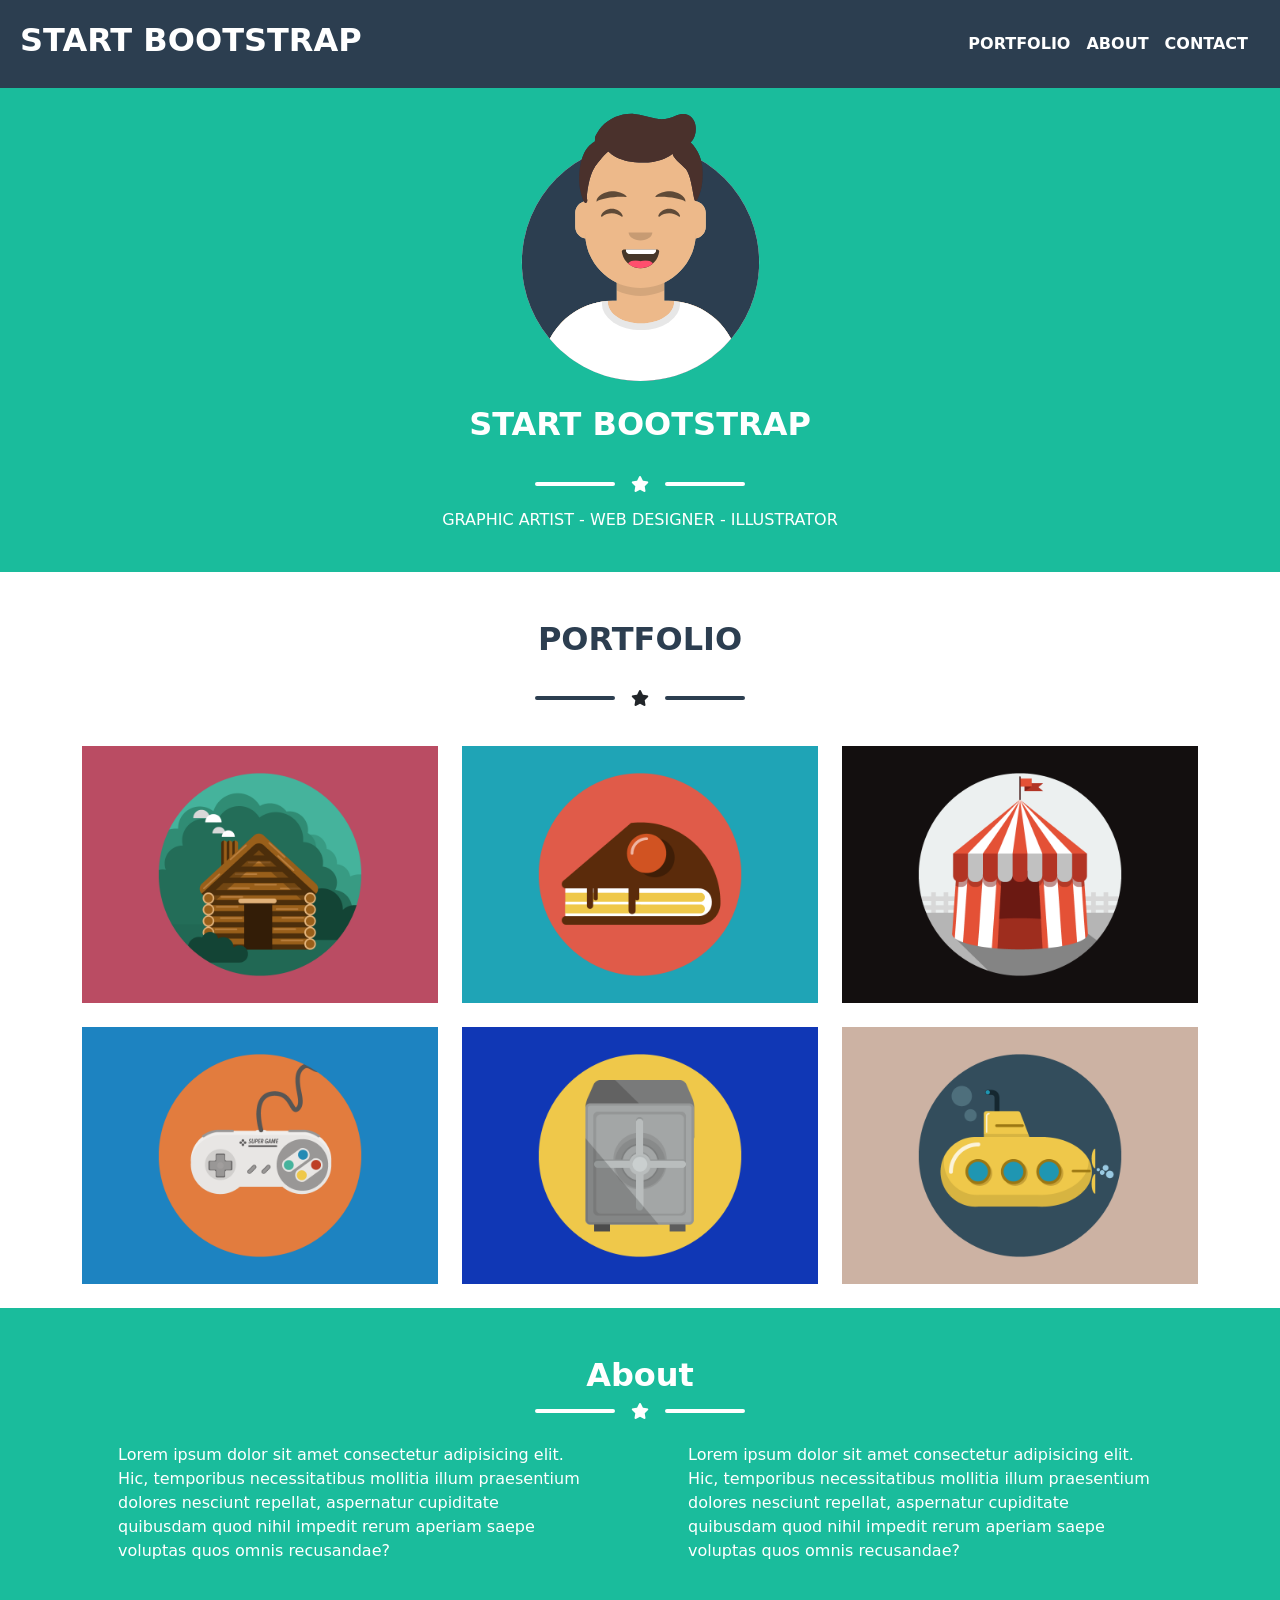
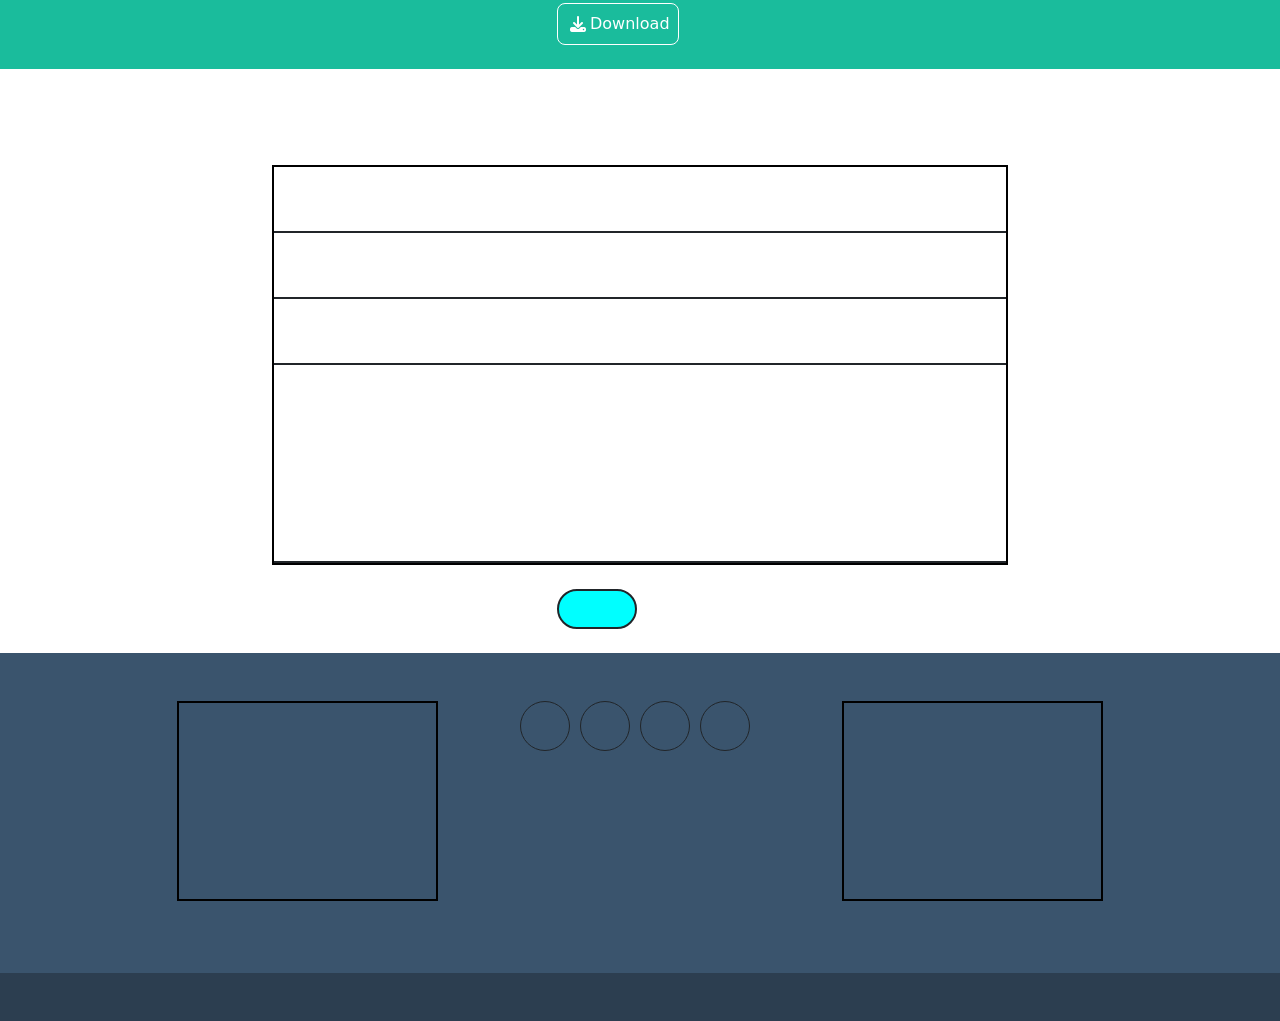
==== index.html @ 639408c2 "Aggiunta  Download button" ====
<!DOCTYPE html>
<html lang="en">
<head>
   <!-- Metadati -->

    <meta charset="UTF-8">
    <meta http-equiv="X-UA-Compatible" content="IE=edge">
    <meta name="viewport" content="width=device-width, initial-scale=1">
    <link rel="stylesheet" href="https://cdnjs.cloudflare.com/ajax/libs/font-awesome/6.2.0/css/all.min.css" integrity="sha512-xh6O/CkQoPOWDdYTDqeRdPCVd1SpvCA9XXcUnZS2FmJNp1coAFzvtCN9BmamE+4aHK8yyUHUSCcJHgXloTyT2A==" crossorigin="anonymous" referrerpolicy="no-referrer" />
    <link href="https://cdn.jsdelivr.net/npm/bootstrap@5.2.2/dist/css/bootstrap.min.css" rel="stylesheet" integrity="sha384-Zenh87qX5JnK2Jl0vWa8Ck2rdkQ2Bzep5IDxbcnCeuOxjzrPF/et3URy9Bv1WTRi" crossorigin="anonymous">
    <link rel="stylesheet" href="css/style.css">
    <title>Bootsrap Freelancer</title>

</head>
<body>

    <!-- Container Fluid -->

    <div class="container-fluid p-0">
        <header >
            <nav class="navbar py-3 navbar-expand-lg">
                <div class="container-fluid  d-flex">
                  <a class="navbar-brand text-white mx-2 "  href="#"><h2 class="fw-bold">
                    START BOOTSTRAP
                  </h2></a>
                  <button class="border border-white navbar-toggler text-white mx-2" type="button" data-bs-toggle="collapse" data-bs-target="#navbarSupportedContent" aria-controls="navbarSupportedContent" aria-expanded="false" aria-label="Toggle navigation">
                    <i class="fa-solid fa-bars text-white"></i>
                  </button>
                </div>
                <div class="collapse navbar-collapse" id="navbarSupportedContent">
                    <ul class="navbar-nav me-auto mb-2 mb-lg-0  mx-lg-4">
                      <li class="nav-item">
                        <a class="nav-link active text-white fw-bold text-center" aria-current="page" href="#">PORTFOLIO</a>
                      </li>
                      <li class="nav-item">
                        <a class="nav-link active text-white fw-bold text-center" aria-current="page" href="#">ABOUT</a>
                      </li>
                      <li class="nav-item">
                        <a class="nav-link active text-white fw-bold text-center" aria-current="page" href="#">CONTACT </a>
                      </li>
                     </ul>
                    
                  </div>
              </nav>
            
            <!--Jumbotron  -->

            <div class="hero py-3">
                <div class="container">
                    <div class="row justify-content-center mb-4">
                        <div class="col-6 col-md-5 col-lg-3">
                            <div class="logo_container">
                               <img src="img/avatar.svg" alt="Avatar">
                            </div>
                        </div>
                    </div>
                    <div class="row justify-content-center mb-4">
                        <div class="col-sm-8 col-lg-7">
                            <h2 class="fw-bold text-white text-center">
                                START BOOTSTRAP
                              </h2>
                        </div>
                    </div>
                    <div class="row justify-content-center mb-4">
                        <div class="col-sm-12 col-lg-5 ">
                            <div class=" d-flex justify-content-center align-items-center gap-3 mb-3">
                                <div class="line"></div>
                                <i class="fa-solid fa-star text-white"></i>
                                <div class="line"></div>
                            </div>
                            <div class="col-sm-12 col-md-12 col-lg-12 text-white text-center">
                                GRAPHIC ARTIST - WEB DESIGNER - ILLUSTRATOR
                            </div>
                        </div>
                     </div>
                  </div>
                </div>
            </div>
        </header>

        <!-- Parte Principale -->

        <main>
            <div class="container">
                <div class="row justify-content-center mt-5">
                    <div class="col-4">
                        <h2 class="fw-bold  text-center port_folio">
                            PORTFOLIO
                          </h2>
                    </div>
                </div>
                <div class="row justify-content-center mt-4">
                    <div class="col-6">
                        <div class=" d-flex justify-content-center align-items-center gap-3 mb-3">
                            <div class="line line_portfolio"></div>
                            <i class="fa-solid fa-star "></i>
                            <div class="line line_portfolio"></div>
                        </div>
                    </div>
                </div>
                <div class="justify-content-center mt-4 row row-cols-1 row-cols-md-2 row-cols-lg-3">
                    <div class="col mb-4">
                        <img class="img-fluid" src="img/cabin.png" alt="">
                    </div>
                    <div class="col mb-4">
                        <img class="img-fluid" src="img/cake.png" alt="">
                    </div>
                    <div class="col mb-4">
                        <img class="img-fluid" src="img/circus.png" alt="">
                    </div>
                    <div class="col mb-4">
                        <img class="img-fluid" src="img/game.png" alt="">
                    </div>
                    <div class="col mb-4">
                        <img class="img-fluid" src="img/safe.png" alt="">
                    </div>
                    <div class="col mb-4">
                        <img class="img-fluid" src="img/submarine.png" alt="">
                    </div>
                </div>
            </div>
    
            <!-- Parte About -->

            <div class="about_container">
                <div class="container">
                    <div class="row justify-content-center mt-5">
                        <div class="col-sm-4 text-center">
                            <h2 class="text-white fw-bold">
                                About
                            </h2>
                        </div>
                    </div>   
                    <div class=" d-flex justify-content-center align-items-center gap-3 mb-3">
                        <div class="line"></div>
                        <i class="fa-solid fa-star text-white"></i>
                        <div class="line"></div>
                    </div> 
                    <div class="row justify-content-center mt-4">
                        <div class="col-sm-11 col-md-6 text-white px-5">
                           <p> Lorem ipsum dolor sit amet consectetur adipisicing elit. Hic, temporibus necessitatibus mollitia illum praesentium dolores nesciunt repellat, aspernatur cupiditate quibusdam quod nihil impedit rerum aperiam saepe voluptas quos omnis recusandae?
                           </p>
                        </div>
                        <div class="col-sm-11 col-md-6 text-white px-5">
                            <p> Lorem ipsum dolor sit amet consectetur adipisicing elit. Hic, temporibus necessitatibus mollitia illum praesentium dolores nesciunt repellat, aspernatur cupiditate quibusdam quod nihil impedit rerum aperiam saepe voluptas quos omnis recusandae?
                            </p>
                         </div>
                    </div>
               
                    <div class="row justify-content-center my-4">
                        <div class="col-sm-4 col-md-2">
                           <button class=" border border-white  rounded-3 p-2 align-items-center  d-flex text-white bg-transparent">
                            <i class=" px-1 fa-solid fa-download"></i>  Download
                           </button>
                        </div>
                    </div>                 
                </div>
            </div>
    
            <!-- Parte Contatti -->

            <div class="container">
                <div class="row justify-content-center mt-5">
                    <div class="col-6">
                        <div class="block"> </div>
                    </div>
                </div>   
                <div class="row justify-content-center mt-4">
                    <div class="col-4">
                        <div class="block"> </div>
                    </div>
                </div>   
                <div class="row justify-content-center my-4">
                    <div class="col-8">
                        <div class="block_xl">
                            <div class="form"></div>
                            <div class="form"></div>
                            <div class="form"></div>
                            <div class="form_xl"></div>
                         </div>
                    </div>
                </div>   
                <div class="row justify-content-center my-4">
                    <div class="col-8 offset-6">
                        <div class="button rounded-5 ">
                         </div>
                    </div>
                </div>  
            </div>
        </main>
    </div>

    <!-- Footer -->

    <footer>
        <div class="foot_container">
            <div class="container">
                <div class="row row-cols-1 row-cols-md-3 py-5 justify-content-center">
                    <div class="col col-md-3 mb-4">
                        <div class="block_md"></div>
                    </div>
                    <div class="col mb-4">
                        <div class="block"></div>
                        <div class="icone_container">
                            <div class="icone"></div>
                            <div class="icone"></div>
                            <div class="icone"></div>
                            <div class="icone"></div>
                        </div>
                    </div>
                    <div class="col col-md-3 mb-4">
                        <div class="block_md"></div>
                    </div>
                </div>              
            </div>
        </div>

        <div class="copy">
            <div class="container">
                <div class="row justify-content-center py-4">
                    <div class="col-6">
                        <div class="block">
                         </div>
                    </div>
            </div>
        </div>
    </footer>

    <!-- js Bootsrap -->

    <script src="https://cdn.jsdelivr.net/npm/@popperjs/core@2.11.6/dist/umd/popper.min.js" integrity="sha384-oBqDVmMz9ATKxIep9tiCxS/Z9fNfEXiDAYTujMAeBAsjFuCZSmKbSSUnQlmh/jp3" crossorigin="anonymous"></script>
    <script src="https://cdn.jsdelivr.net/npm/bootstrap@5.2.2/dist/js/bootstrap.min.js" integrity="sha384-IDwe1+LCz02ROU9k972gdyvl+AESN10+x7tBKgc9I5HFtuNz0wWnPclzo6p9vxnk" crossorigin="anonymous"></script>
    </body>
</html>
---- css/style.css ----
nav{
    background-color: #2c3e50;
        
   
    
}

.navbar-toggler:focus {
   
    box-shadow: 0 0 0;
  }

.hero {
    display: flex;
    align-items: center;
    background-color: #1abc9c;
    /* debug */
    /* height: 500px; */
}

.line {
    width: 80px;
    height: 0;
    border: 2px solid #fff;
    border-radius: 4px;
}

.line_portfolio{
    border: 2px solid #2c3e50;
}


.star {
    color: #2c3e50;
}

.port_folio , .star{
    color: #2c3e50;
}



/* debug */


.


/* Debug */
.block{

    border: 2px solid black;
    height: 40px;

}


.block_md {

    border: 2px solid black;
    height: 200px; 

}

.block_xl {

    border: 2px solid black;
    height: 400px; 

}

.form{
    border-bottom: 2px solid;
    height: calc((100% / 6) * 1);

}

.form_xl{
    border-bottom: 2px solid;
    height: calc((100% / 6) * 3);

}

.about_container{
    display: flex;
    background-color: #1abc9c;
}

.button {
    width: 80px;
    height: 40px;
    background-color: aqua;
    border: 2px solid;
   
}
.foot_container {

    background-color: #3a546d;

}

.icone {

border: 1px solid;
border-radius: 100%;
min-height: 50px;
min-width: 50px;
margin-right: 10px;
}

.icone_container {
display: flex;
justify-content: center;

}

.copy {
background-color: #2c3e50;

}
/* debug */


.logo {

height: 250px;
width: 250px;
border: 2px solid ;
border-radius: 100%;

}
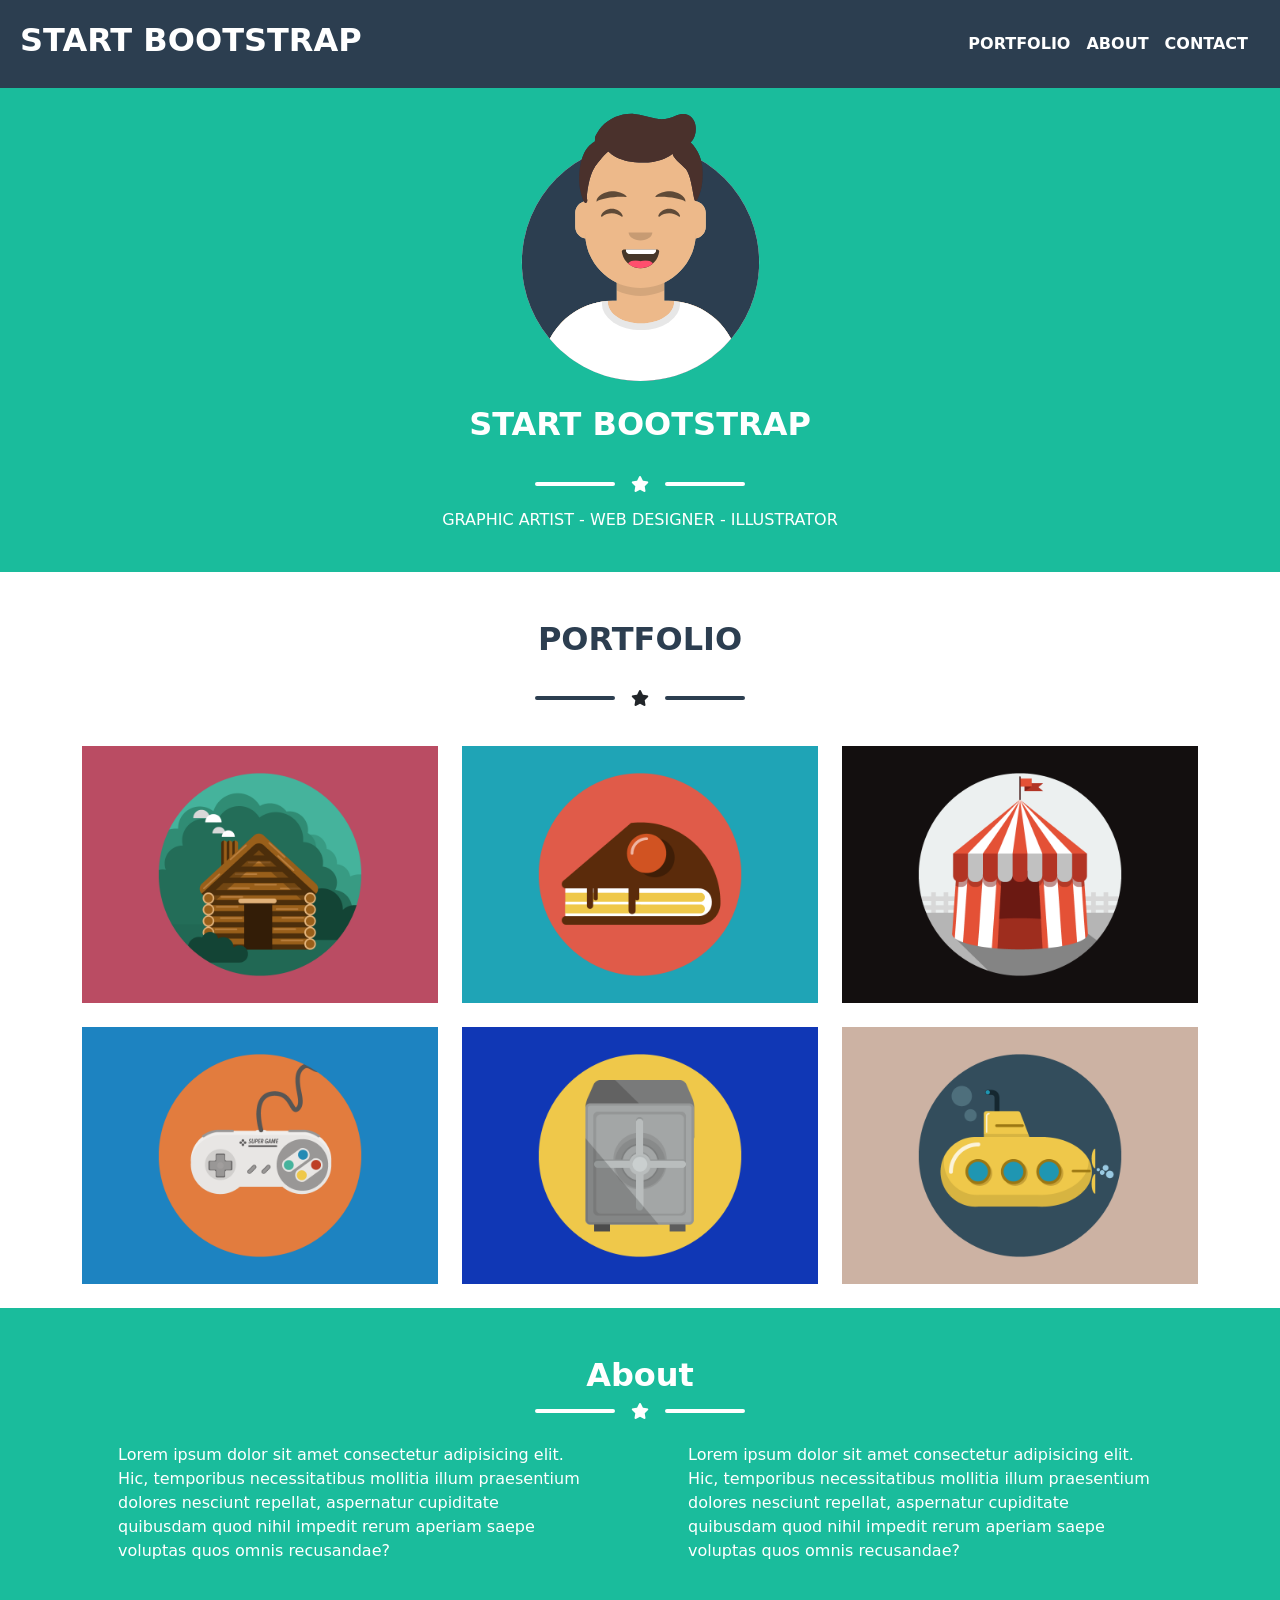
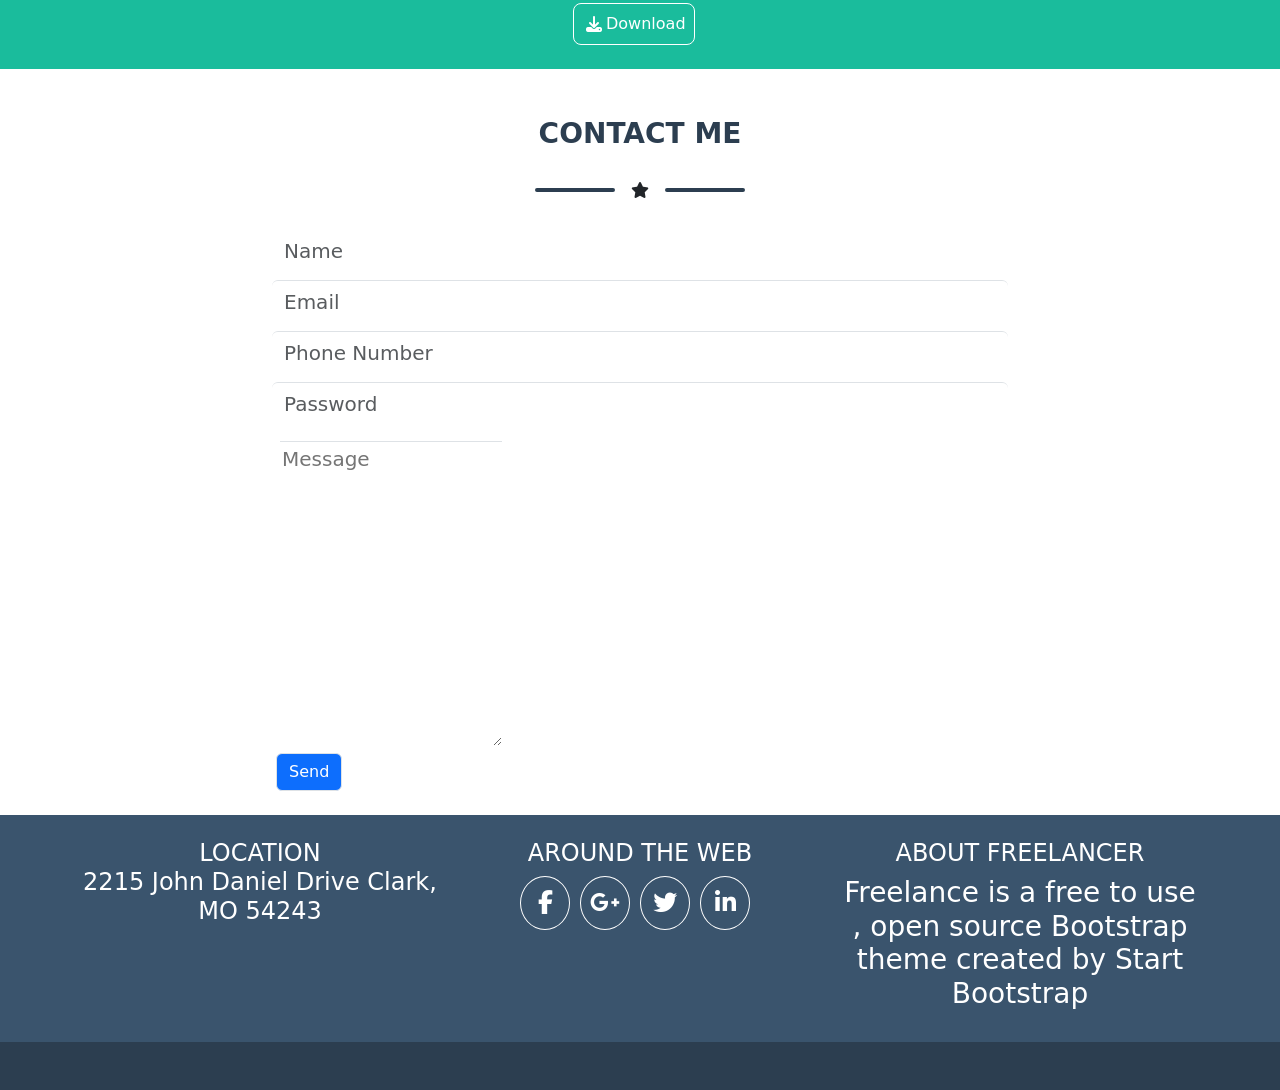
==== commit ea380761: "Completamento footer" ====
--- a/index.html
+++ b/index.html
@@ -148,8 +148,8 @@
                     </div>
                
                     <div class="row justify-content-center my-4">
-                        <div class="col-sm-4 col-md-2">
-                           <button class=" border border-white  rounded-3 p-2 align-items-center  d-flex text-white bg-transparent">
+                        <div class=" col-5 col-md-3 col-lg-2  ">
+                           <button class=" mx-3 border border-white  rounded-3 p-2 align-items-center  d-flex text-white bg-transparent">
                             <i class=" px-1 fa-solid fa-download"></i>  Download
                            </button>
                         </div>
@@ -161,31 +161,41 @@
 
             <div class="container">
                 <div class="row justify-content-center mt-5">
-                    <div class="col-6">
-                        <div class="block"> </div>
-                    </div>
+                    <div>
+                        <h3 class="port_folio text-center fw-bold">
+                            CONTACT ME
+                        </h3>
+                    </div>
+                    
                 </div>   
                 <div class="row justify-content-center mt-4">
                     <div class="col-4">
                         <div class="block"> </div>
                     </div>
-                </div>   
+                </div>  
+                <div class=" d-flex justify-content-center align-items-center gap-3 mb-3">
+                    <div class="line line_portfolio"></div>
+                    <i class="fa-solid fa-star "></i>
+                    <div class="line line_portfolio"></div>
+                </div> 
                 <div class="row justify-content-center my-4">
                     <div class="col-8">
-                        <div class="block_xl">
-                            <div class="form"></div>
-                            <div class="form"></div>
-                            <div class="form"></div>
-                            <div class="form_xl"></div>
-                         </div>
+                        <form>
+                            <div class="mb-3">
+                                <input type="text" placeholder="Name" class="fs-5 form-control my-2 border-0" >
+                              <input type="email" placeholder="Email" class=" fs-5 form-control border border-bottom-0 border-end-0 border-start-0" id="exampleInputEmail1" aria-describedby="emailHelp">
+                              <input type="text" placeholder="Phone Number" class="fs-5 form-control my-2 border border-bottom-0 border-end-0 border-start-0" >
+                              <input type="password" placeholder="Password" class="fs-5 form-control border border-bottom-0 border-end-0 border-start-0" id="exampleInputPassword1">
+                            </div>
+                           <textarea name="Message"  placeholder="Message" id="" cols="20" rows="10" class=" mx-2 fs-5 border border-bottom-0 border-end-0 border-start-0"></textarea>
+                            <div >
+                                <button type="submit" id="se_nd" class=" border btn btn-primary mx-1">Send</button>
+                            </div>
+                            
+                          </form>
                     </div>
                 </div>   
-                <div class="row justify-content-center my-4">
-                    <div class="col-8 offset-6">
-                        <div class="button rounded-5 ">
-                         </div>
-                    </div>
-                </div>  
+               
             </div>
         </main>
     </div>
@@ -195,21 +205,34 @@
     <footer>
         <div class="foot_container">
             <div class="container">
-                <div class="row row-cols-1 row-cols-md-3 py-5 justify-content-center">
-                    <div class="col col-md-3 mb-4">
-                        <div class="block_md"></div>
-                    </div>
-                    <div class="col mb-4">
-                        <div class="block"></div>
+                <div class="row  row-cols-md-12 py-3 justify-content-center">
+                    <div class="col col-md-4 col-lg-4 py-2 ">
+                        <h4 class="text-white text-center">
+                            LOCATION <br>
+                            2215 John Daniel Drive Clark, MO 54243
+                        </h4>
+                    </div>
+                    
+                    <div class="col col-md-4 py-2 col-lg-4 ">
+                        
+                        <h4 class="text-white text-center">
+                           AROUND THE WEB
+                        </h4>
                         <div class="icone_container">
-                            <div class="icone"></div>
-                            <div class="icone"></div>
-                            <div class="icone"></div>
-                            <div class="icone"></div>
-                        </div>
-                    </div>
-                    <div class="col col-md-3 mb-4">
-                        <div class="block_md"></div>
+                            <div class="icone text-center text-white py-2 fs-4"><i class="fa-brands fa-facebook-f"></i></div>
+                            <div class="icone text-center text-white py-2 fs-4"><i class="fa-brands fa-google-plus-g"></i></div>
+                            <div class="icone text-center text-white py-2 fs-4"><i class="fa-brands fa-twitter"></i></div>
+                            <div class="icone text-center text-white py-2 fs-4"><i class="fa-brands fa-linkedin-in"></i></div>
+                        </div>
+                    </div>
+                    <div class="col col-md-4 py-2 col-lg-4 ">
+                        <h4 class="text-white text-center">
+                            ABOUT FREELANCER
+                         </h4>
+                         <h3 class="text-white text-center">
+                           Freelance is a free to use , open source Bootstrap <br>
+                           theme created by <span id="star_t">Start Bootstrap</span>
+                         </h3>
                     </div>
                 </div>              
             </div>
--- a/css/style.css
+++ b/css/style.css
@@ -129,3 +129,4 @@
 border-radius: 100%;
 
 }
+
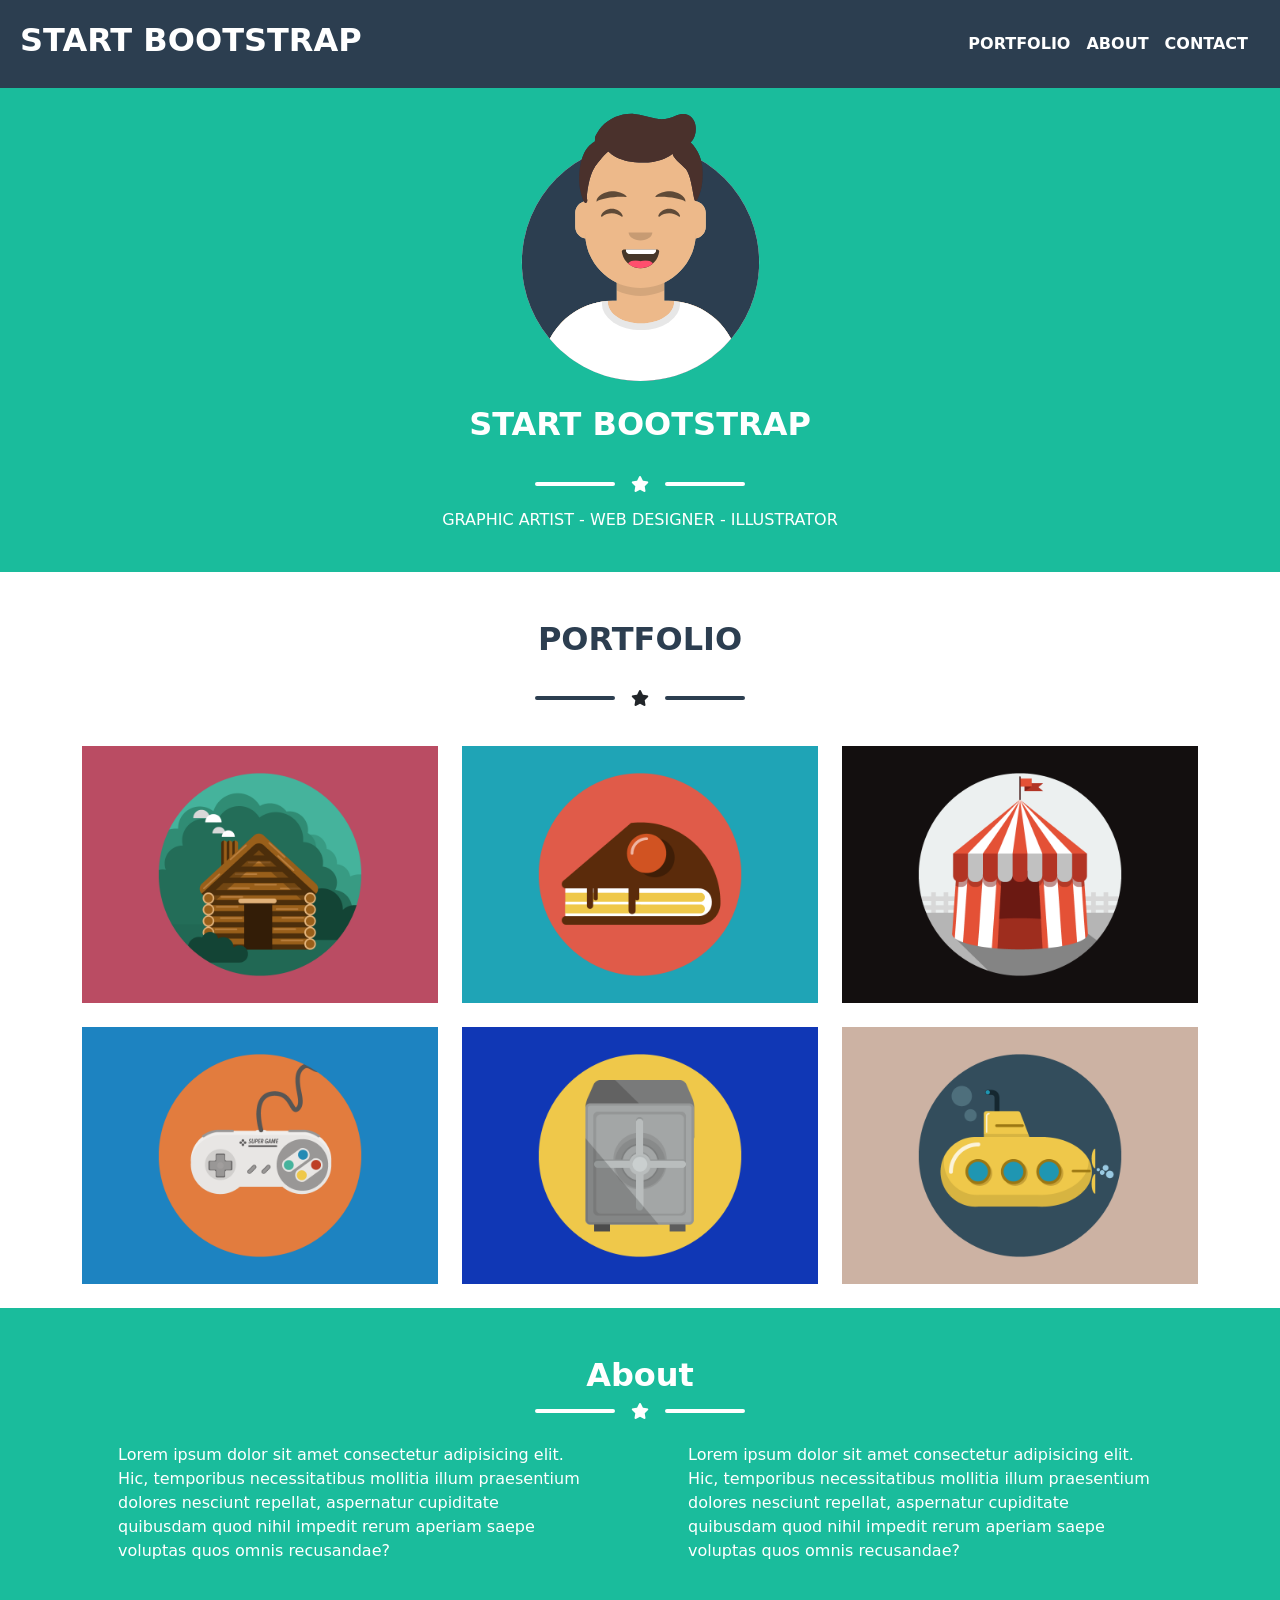
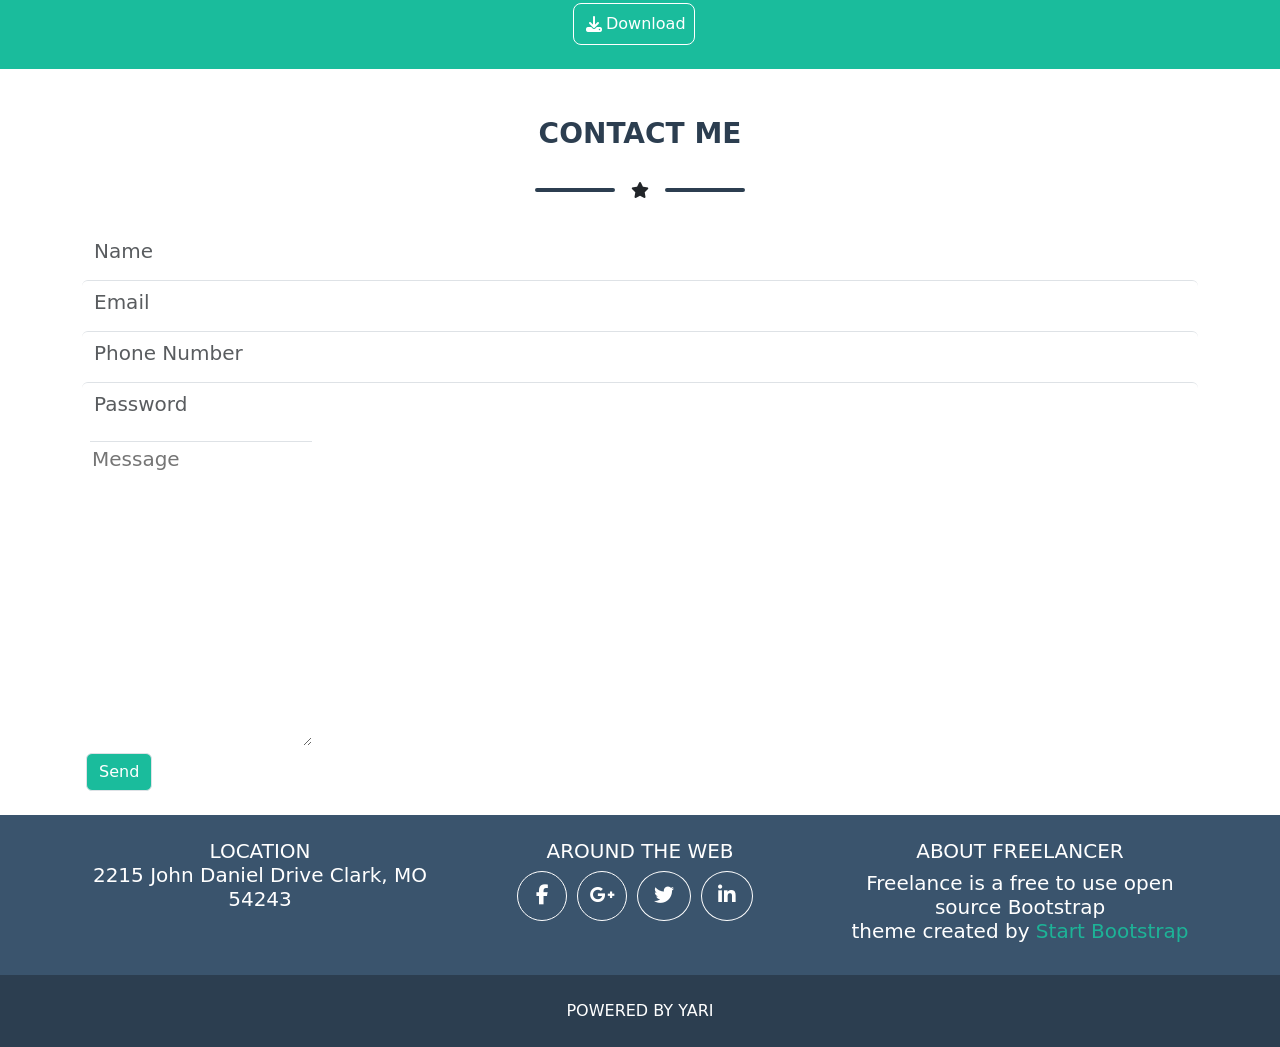
==== commit e2873ccc: "modifica footer" ====
--- a/index.html
+++ b/index.html
@@ -179,7 +179,7 @@
                     <div class="line line_portfolio"></div>
                 </div> 
                 <div class="row justify-content-center my-4">
-                    <div class="col-8">
+                    <div class="col-12 col-lg-12">
                         <form>
                             <div class="mb-3">
                                 <input type="text" placeholder="Name" class="fs-5 form-control my-2 border-0" >
@@ -205,34 +205,34 @@
     <footer>
         <div class="foot_container">
             <div class="container">
-                <div class="row  row-cols-md-12 py-3 justify-content-center">
-                    <div class="col col-md-4 col-lg-4 py-2 ">
-                        <h4 class="text-white text-center">
+                <div class="row  py-3 justify-content-center">
+                    <div class="col  py-2 ">
+                        <h5 class="text-white text-center">
                             LOCATION <br>
                             2215 John Daniel Drive Clark, MO 54243
-                        </h4>
+                        </h5>
                     </div>
                     
-                    <div class="col col-md-4 py-2 col-lg-4 ">
+                    <div class="col  py-2">
                         
-                        <h4 class="text-white text-center">
+                        <h5 class="text-white text-center">
                            AROUND THE WEB
-                        </h4>
+                        </h5>
                         <div class="icone_container">
-                            <div class="icone text-center text-white py-2 fs-4"><i class="fa-brands fa-facebook-f"></i></div>
-                            <div class="icone text-center text-white py-2 fs-4"><i class="fa-brands fa-google-plus-g"></i></div>
-                            <div class="icone text-center text-white py-2 fs-4"><i class="fa-brands fa-twitter"></i></div>
-                            <div class="icone text-center text-white py-2 fs-4"><i class="fa-brands fa-linkedin-in"></i></div>
-                        </div>
-                    </div>
-                    <div class="col col-md-4 py-2 col-lg-4 ">
-                        <h4 class="text-white text-center">
+                            <div class="  icone border border-white  text-center text-white px-3  py-2 fs-5"><i class="fa-brands fa-facebook-f"></i></div>
+                            <div class=" icone border border-white  text-center text-white px-2 py-2 fs-5"><i class="fa-brands fa-google-plus-g"></i></div>
+                            <div class="icone  border border-white  text-center text-white px-3 py-2 fs-5"><i class="fa-brands fa-twitter"></i></div>
+                            <div class="icone  border border-white  text-center text-white px-3 py-2 fs-5"><i class="fa-brands fa-linkedin-in"></i></div>
+                        </div>
+                    </div>
+                    <div class="col py-2">
+                        <h5 class="text-white text-center">
                             ABOUT FREELANCER
-                         </h4>
-                         <h3 class="text-white text-center">
-                           Freelance is a free to use , open source Bootstrap <br>
+                         </h5>
+                         <h5 class="text-white text-center">
+                           Freelance is a free to use open source Bootstrap <br>
                            theme created by <span id="star_t">Start Bootstrap</span>
-                         </h3>
+                         </h5>
                     </div>
                 </div>              
             </div>
@@ -241,8 +241,8 @@
         <div class="copy">
             <div class="container">
                 <div class="row justify-content-center py-4">
-                    <div class="col-6">
-                        <div class="block">
+                    <div class="col-6 text-white text-center">
+                        POWERED BY YARI
                          </div>
                     </div>
             </div>
--- a/css/style.css
+++ b/css/style.css
@@ -40,45 +40,8 @@
 
 
 
-/* debug */
-
-
-.
-
-
-/* Debug */
-.block{
-
-    border: 2px solid black;
-    height: 40px;
-
-}
-
-
-.block_md {
-
-    border: 2px solid black;
-    height: 200px; 
-
-}
-
-.block_xl {
-
-    border: 2px solid black;
-    height: 400px; 
-
-}
-
-.form{
-    border-bottom: 2px solid;
-    height: calc((100% / 6) * 1);
-
-}
-
-.form_xl{
-    border-bottom: 2px solid;
-    height: calc((100% / 6) * 3);
-
+#se_nd{
+    background-color: #1abc9c;
 }
 
 .about_container{
@@ -118,15 +81,9 @@
 background-color: #2c3e50;
 
 }
-/* debug */
 
 
-.logo {
-
-height: 250px;
-width: 250px;
-border: 2px solid ;
-border-radius: 100%;
-
+#star_t{
+    color: #1db397;
 }
 
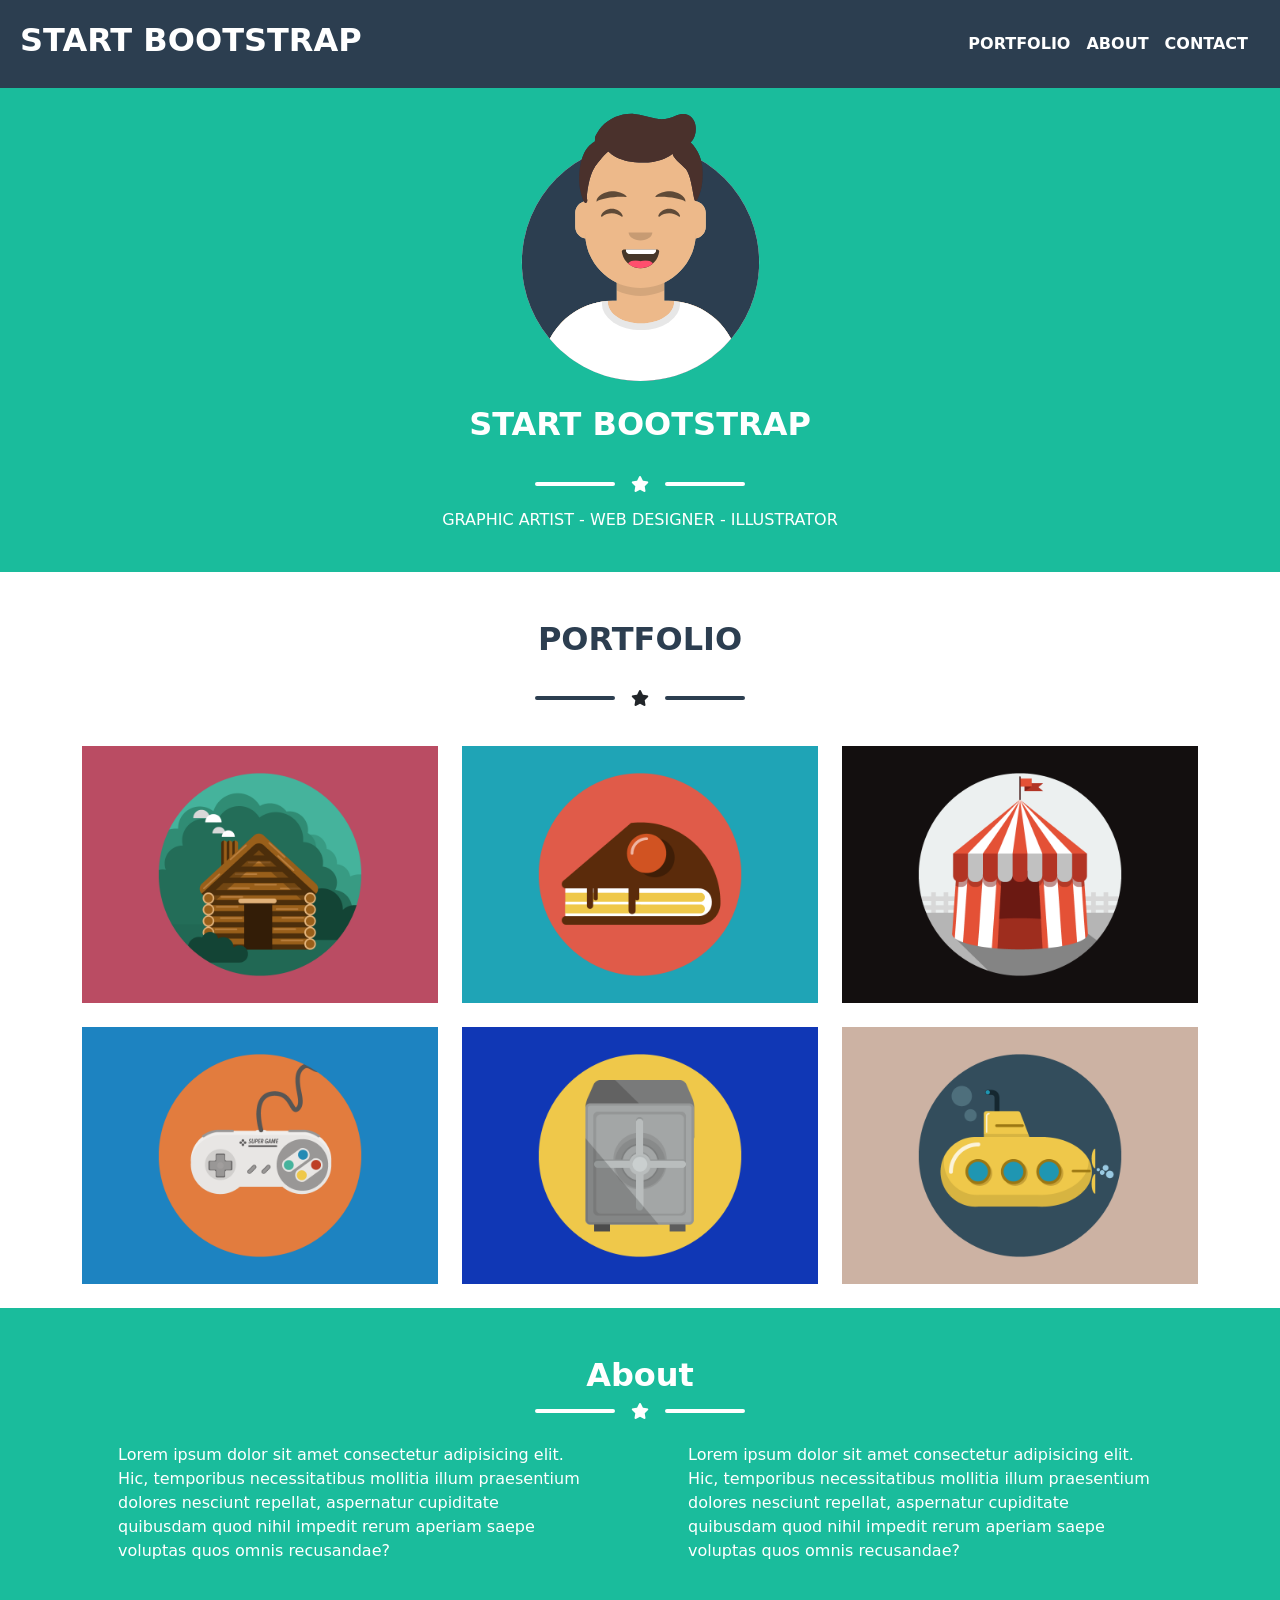
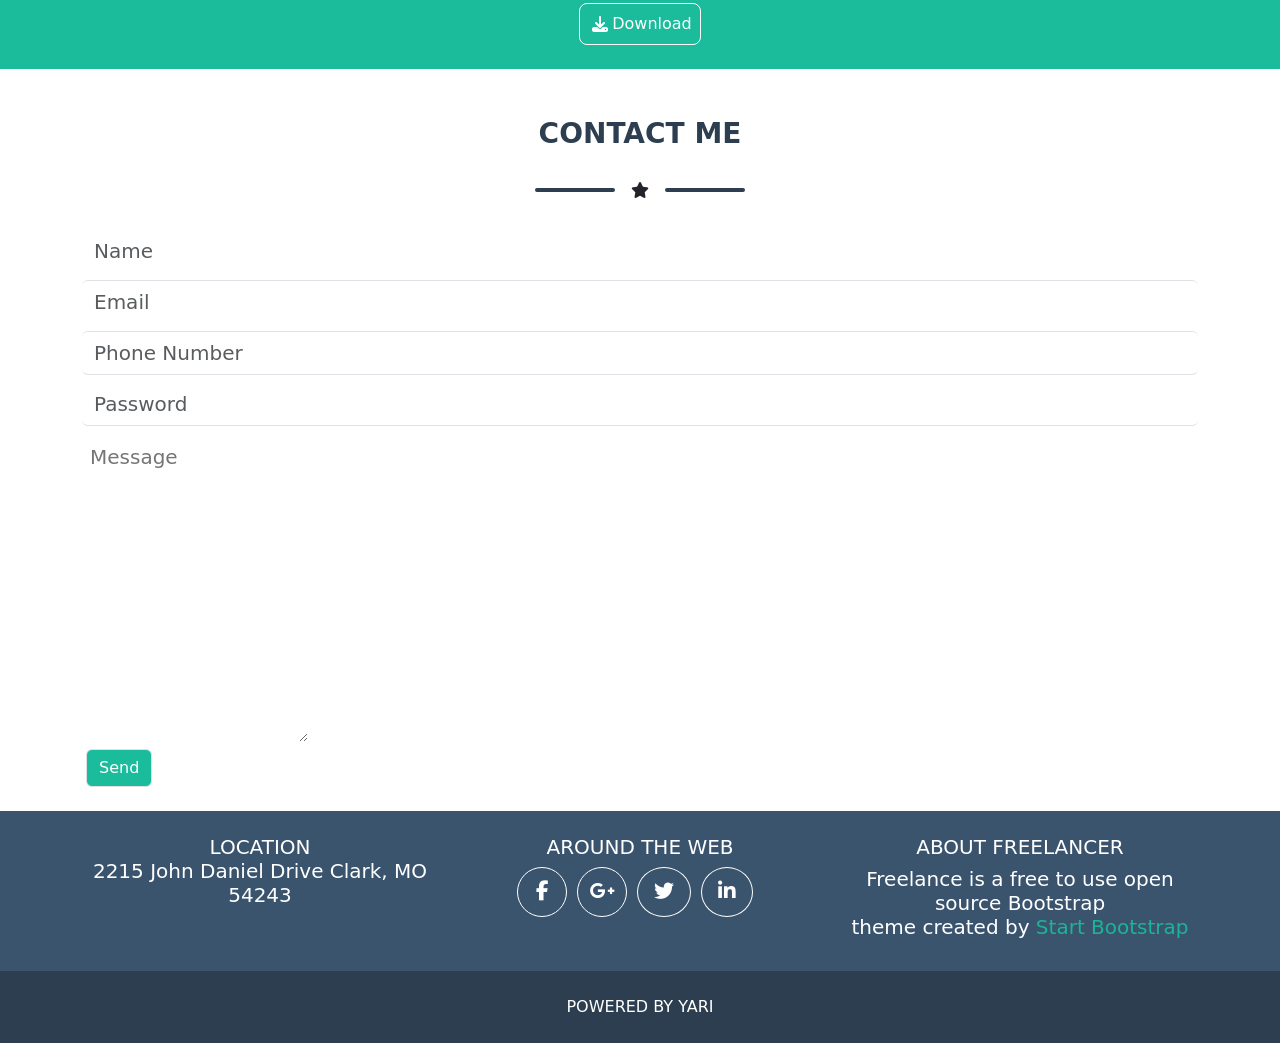
==== commit fbaf7021: "correzione button download in flex" ====
--- a/index.html
+++ b/index.html
@@ -81,6 +81,7 @@
         <!-- Parte Principale -->
 
         <main>
+          <section>
             <div class="container">
                 <div class="row justify-content-center mt-5">
                     <div class="col-4">
@@ -119,9 +120,11 @@
                     </div>
                 </div>
             </div>
+          </section>
     
             <!-- Parte About -->
-
+          <section>
+            
             <div class="about_container">
                 <div class="container">
                     <div class="row justify-content-center mt-5">
@@ -146,19 +149,20 @@
                             </p>
                          </div>
                     </div>
-               
-                    <div class="row justify-content-center my-4">
-                        <div class=" col-5 col-md-3 col-lg-2  ">
-                           <button class=" mx-3 border border-white  rounded-3 p-2 align-items-center  d-flex text-white bg-transparent">
+                     <div class="row justify-content-center my-4">
+                        <div class=" col-5 col-md-3 col-lg-2 d-flex justify-content-center ">
+                           <button class=" border border-white  rounded-3 p-2 align-items-center  d-flex text-white bg-transparent">
                             <i class=" px-1 fa-solid fa-download"></i>  Download
                            </button>
                         </div>
                     </div>                 
                 </div>
             </div>
+          </section>
     
             <!-- Parte Contatti -->
 
+          <section>
             <div class="container">
                 <div class="row justify-content-center mt-5">
                     <div>
@@ -184,10 +188,10 @@
                             <div class="mb-3">
                                 <input type="text" placeholder="Name" class="fs-5 form-control my-2 border-0" >
                               <input type="email" placeholder="Email" class=" fs-5 form-control border border-bottom-0 border-end-0 border-start-0" id="exampleInputEmail1" aria-describedby="emailHelp">
-                              <input type="text" placeholder="Phone Number" class="fs-5 form-control my-2 border border-bottom-0 border-end-0 border-start-0" >
-                              <input type="password" placeholder="Password" class="fs-5 form-control border border-bottom-0 border-end-0 border-start-0" id="exampleInputPassword1">
-                            </div>
-                           <textarea name="Message"  placeholder="Message" id="" cols="20" rows="10" class=" mx-2 fs-5 border border-bottom-0 border-end-0 border-start-0"></textarea>
+                              <input type="text" placeholder="Phone Number" class="fs-5 form-control my-2 border  border-end-0 border-start-0" >
+                              <input type="password" placeholder="Password" class="fs-5 form-control border  border-end-0 border-start-0 border-top-0" id="exampleInputPassword1">
+                            </div>
+                           <textarea name="Message"  placeholder="Message" id="" cols="20" rows="10" class=" mx-2 fs-5 border-0"></textarea>
                             <div >
                                 <button type="submit" id="se_nd" class=" border btn btn-primary mx-1">Send</button>
                             </div>
@@ -199,13 +203,14 @@
             </div>
         </main>
     </div>
+          </section>
 
     <!-- Footer -->
 
     <footer>
         <div class="foot_container">
             <div class="container">
-                <div class="row  py-3 justify-content-center">
+                <div class="row row-cols-1 row-cols-md-3  py-3 justify-content-center">
                     <div class="col  py-2 ">
                         <h5 class="text-white text-center">
                             LOCATION <br>
--- a/css/style.css
+++ b/css/style.css
@@ -1,3 +1,12 @@
+/* REgole Generali */
+*{
+    margin: 0;
+    padding: 0;
+    box-sizing: border-box;
+}
+
+/* Regole Header */
+
 nav{
     background-color: #2c3e50;
         
@@ -17,6 +26,8 @@
     /* debug */
     /* height: 500px; */
 }
+
+/* Regole Main */
 
 .line {
     width: 80px;
@@ -56,6 +67,11 @@
     border: 2px solid;
    
 }
+
+/* Regole footer */
+
+
+
 .foot_container {
 
     background-color: #3a546d;
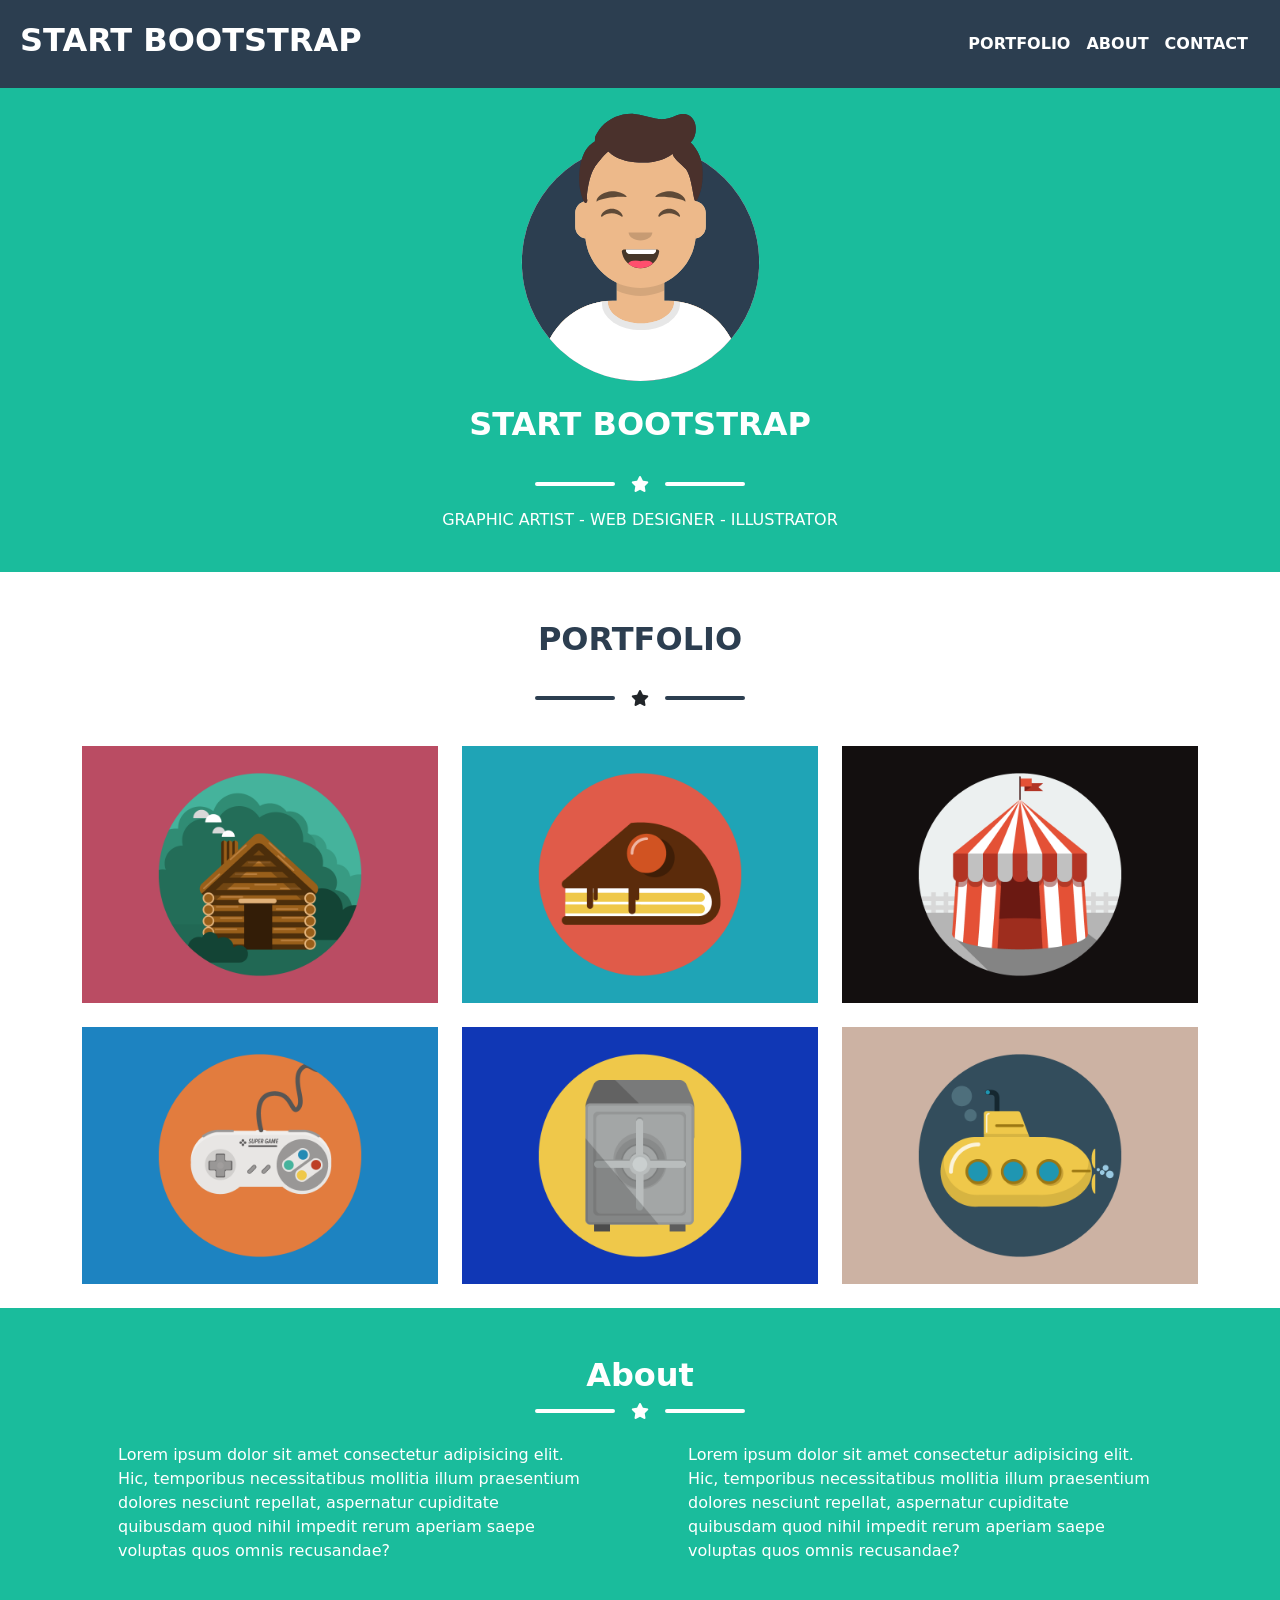
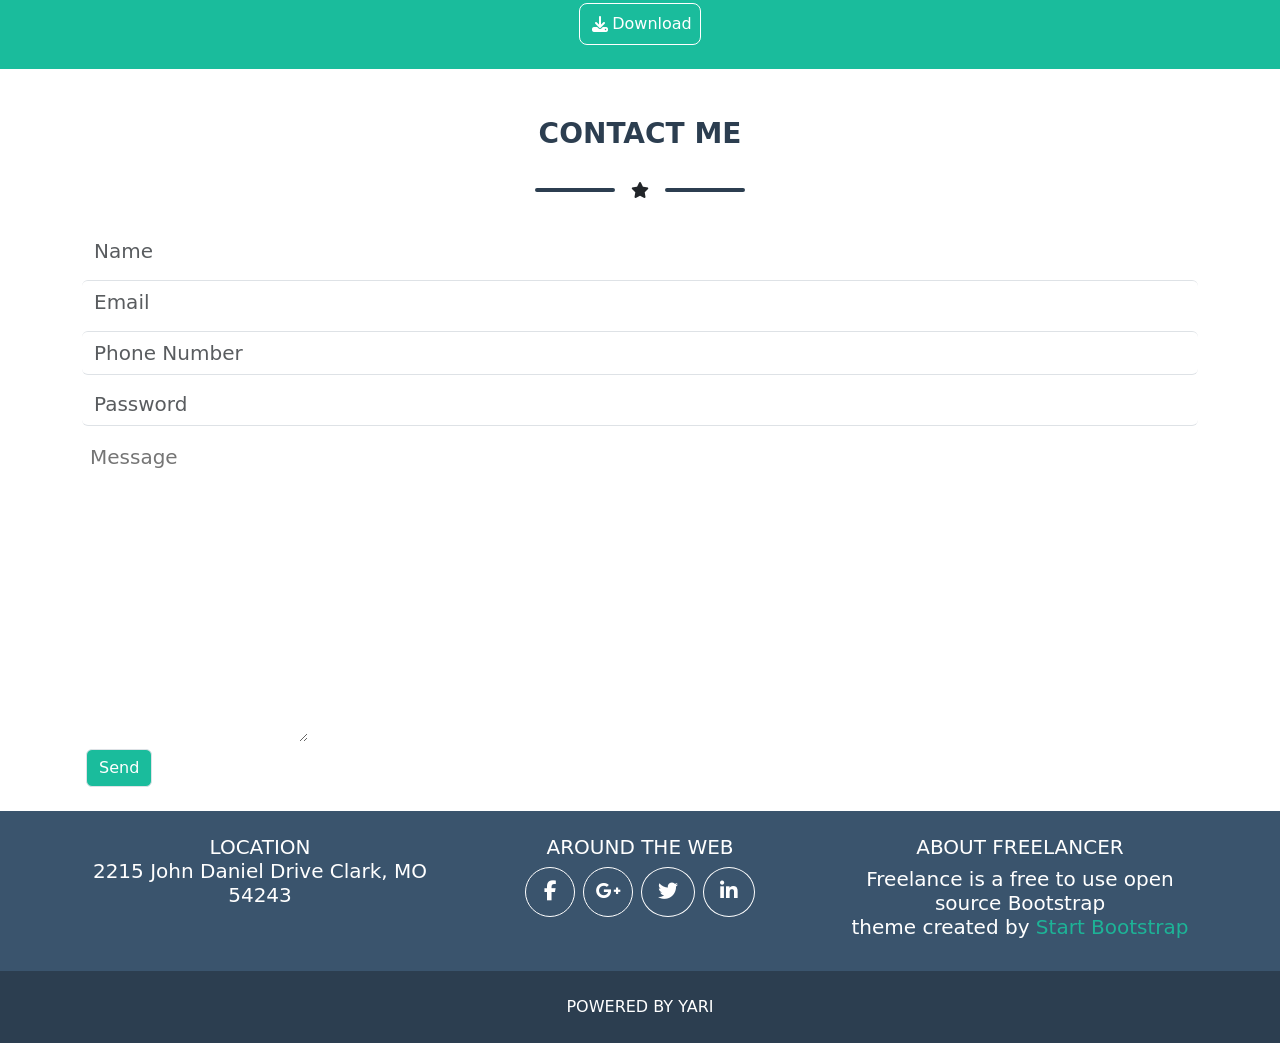
==== commit ab400fb4: "completamento transition" ====
--- a/index.html
+++ b/index.html
@@ -17,7 +17,7 @@
     <!-- Container Fluid -->
 
     <div class="container-fluid p-0">
-        <header >
+        <header>
             <nav class="navbar py-3 navbar-expand-lg">
                 <div class="container-fluid  d-flex">
                   <a class="navbar-brand text-white mx-2 "  href="#"><h2 class="fw-bold">
@@ -45,7 +45,7 @@
             
             <!--Jumbotron  -->
 
-            <div class="hero py-3">
+            <div class="hero py-3 " id="start_bs">
                 <div class="container">
                     <div class="row justify-content-center mb-4">
                         <div class="col-6 col-md-5 col-lg-3">
@@ -100,23 +100,41 @@
                     </div>
                 </div>
                 <div class="justify-content-center mt-4 row row-cols-1 row-cols-md-2 row-cols-lg-3">
-                    <div class="col mb-4">
-                        <img class="img-fluid" src="img/cabin.png" alt="">
-                    </div>
-                    <div class="col mb-4">
-                        <img class="img-fluid" src="img/cake.png" alt="">
-                    </div>
-                    <div class="col mb-4">
-                        <img class="img-fluid" src="img/circus.png" alt="">
-                    </div>
-                    <div class="col mb-4">
-                        <img class="img-fluid" src="img/game.png" alt="">
-                    </div>
-                    <div class="col mb-4">
-                        <img class="img-fluid" src="img/safe.png" alt="">
-                    </div>
-                    <div class="col mb-4">
-                        <img class="img-fluid" src="img/submarine.png" alt="">
+                    <div class="col mb-4 position-relative ">
+                        <img class="img-fluid d-flex justify-content-center align-items-center" src="img/cabin.png" alt="">
+                        <h4 class=" text-black position-absolute top-50 start-50 translate-middle ">
+                            CONTACT US
+                        </h4>
+                    </div>
+                    <div class="col mb-4 position-relative ">
+                        <img class="img-fluid d-flex justify-content-center align-items-center" src="img/cake.png" alt="">
+                        <h4 class=" text-black position-absolute top-50 start-50 translate-middle ">
+                            CONTACT US
+                        </h4>
+                    </div>
+                    <div class="col mb-4 position-relative ">
+                        <img class="img-fluid d-flex justify-content-center align-items-center" src="img/circus.png" alt="">
+                        <h4 class=" text-black position-absolute top-50 start-50 translate-middle ">
+                            CONTACT US
+                        </h4>
+                    </div>
+                    <div class="col mb-4 position-relative ">
+                        <img class="img-fluid d-flex justify-content-center align-items-center" src="img/game.png" alt="">
+                        <h4 class=" text-black position-absolute top-50 start-50 translate-middle ">
+                            CONTACT US
+                        </h4>
+                    </div>
+                    <div class="col mb-4 position-relative ">
+                        <img class="img-fluid d-flex justify-content-center align-items-center" src="img/safe.png" alt="">
+                        <h4 class=" text-black position-absolute top-50 start-50 translate-middle ">
+                            CONTACT US
+                        </h4>
+                    </div>
+                    <div class="col mb-4 position-relative ">
+                        <img class="img-fluid d-flex justify-content-center align-items-center" src="img/submarine.png" alt="">
+                        <h4 class=" text-black position-absolute top-50 start-50 translate-middle ">
+                            CONTACT US
+                        </h4>
                     </div>
                 </div>
             </div>
@@ -151,7 +169,7 @@
                     </div>
                      <div class="row justify-content-center my-4">
                         <div class=" col-5 col-md-3 col-lg-2 d-flex justify-content-center ">
-                           <button class=" border border-white  rounded-3 p-2 align-items-center  d-flex text-white bg-transparent">
+                           <button class=" mx-4 border border-white  rounded-3 p-2 align-items-center  d-flex text-white bg-transparent">
                             <i class=" px-1 fa-solid fa-download"></i>  Download
                            </button>
                         </div>
@@ -224,10 +242,10 @@
                            AROUND THE WEB
                         </h5>
                         <div class="icone_container">
-                            <div class="  icone border border-white  text-center text-white px-3  py-2 fs-5"><i class="fa-brands fa-facebook-f"></i></div>
-                            <div class=" icone border border-white  text-center text-white px-2 py-2 fs-5"><i class="fa-brands fa-google-plus-g"></i></div>
-                            <div class="icone  border border-white  text-center text-white px-3 py-2 fs-5"><i class="fa-brands fa-twitter"></i></div>
-                            <div class="icone  border border-white  text-center text-white px-3 py-2 fs-5"><i class="fa-brands fa-linkedin-in"></i></div>
+                            <div class="  icone border border-white mx-1 rounded-circle text-center text-white px-3  py-2 fs-5"><i class="fa-brands fa-facebook-f"></i></div>
+                            <div class=" icone border border-white mx-1 rounded-circle text-center text-white px-2 py-2 fs-5"><i class="fa-brands fa-google-plus-g"></i></div>
+                            <div class="icone  border border-white mx-1 rounded-circle text-center text-white px-3 py-2 fs-5"><i class="fa-brands fa-twitter"></i></div>
+                            <div class="icone  border border-white mx-1 rounded-circle text-center text-white px-3 py-2 fs-5"><i class="fa-brands fa-linkedin-in"></i></div>
                         </div>
                     </div>
                     <div class="col py-2">
@@ -236,7 +254,9 @@
                          </h5>
                          <h5 class="text-white text-center">
                            Freelance is a free to use open source Bootstrap <br>
-                           theme created by <span id="star_t">Start Bootstrap</span>
+                           theme created by <a href="#start_bs" class="text-decoration-none "  id="star_t">
+                            Start  Bootstrap
+                           </a>
                          </h5>
                     </div>
                 </div>              
--- a/css/style.css
+++ b/css/style.css
@@ -81,10 +81,34 @@
 .icone {
 
 border: 1px solid;
-border-radius: 100%;
+
 min-height: 50px;
 min-width: 50px;
-margin-right: 10px;
+
+}
+
+h4{
+    transition: ease-in-out 1s;
+}
+
+.col h4 {
+   transition: ease-in-out 1s;
+    display: none;
+}
+
+.col .img-fluid{
+    transition: ease-in-out 1s;
+}
+ .col:hover h4{
+    display: block;
+    font-weight: bold;
+    
+}
+
+
+.col:hover .img-fluid{
+    opacity: 0.3;
+    cursor: pointer;
 }
 
 .icone_container {
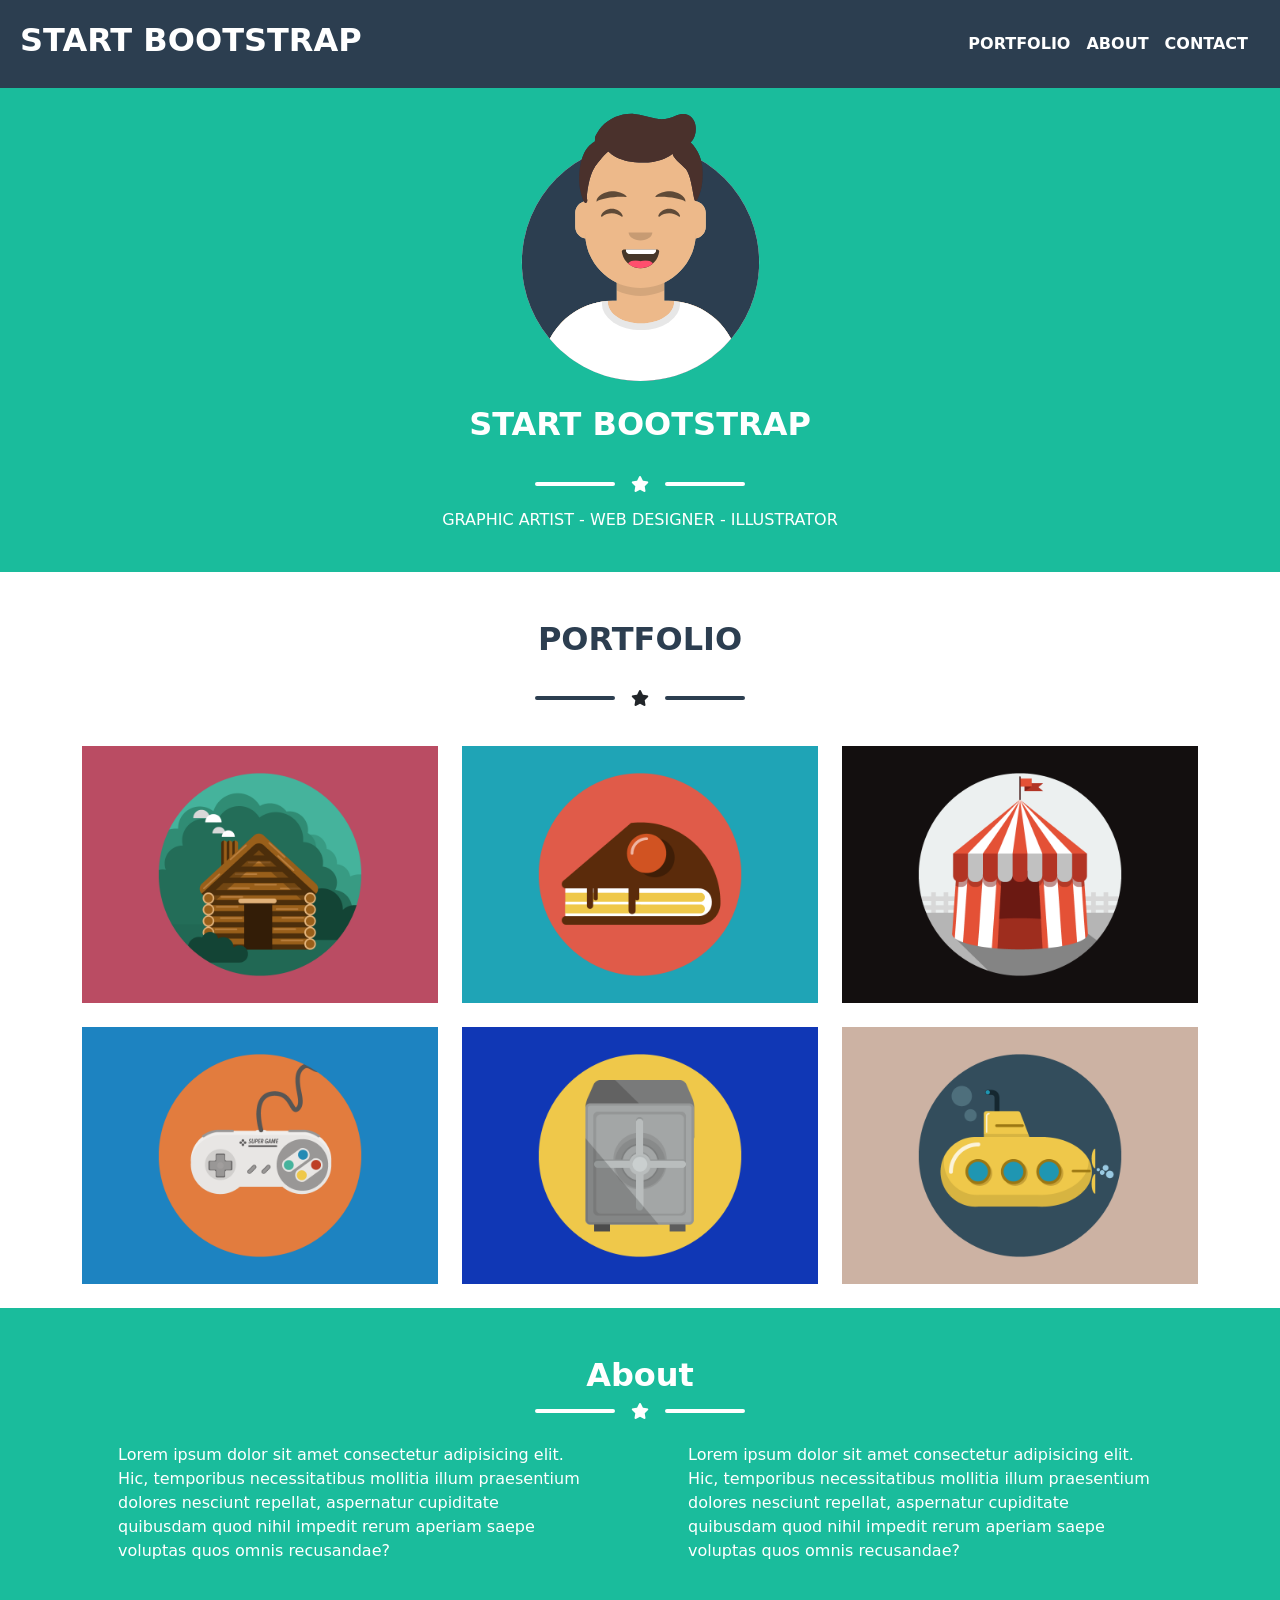
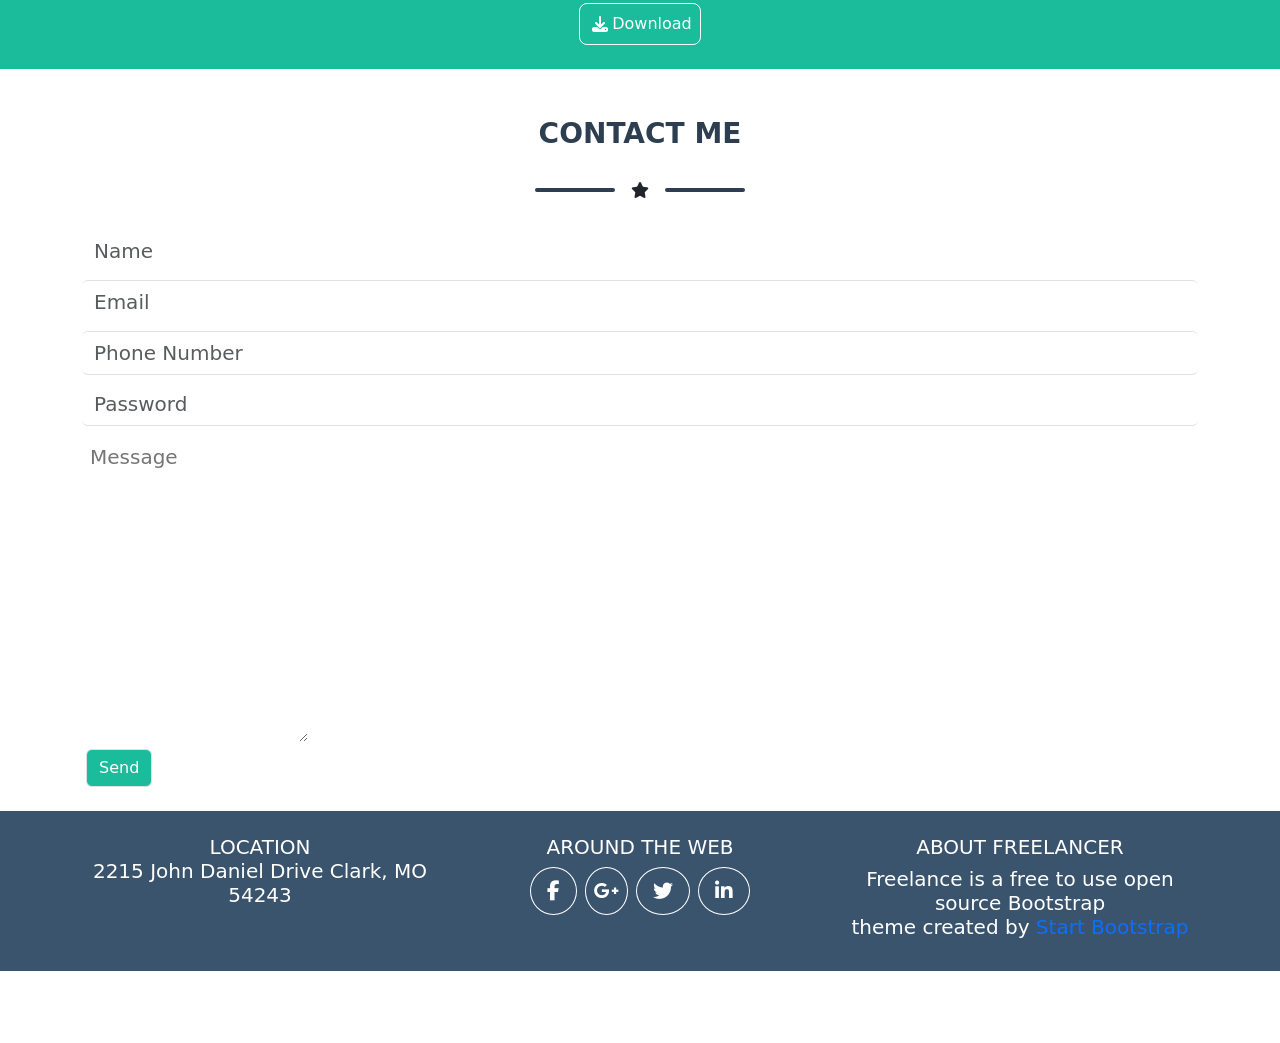
==== commit c030abf1: "eliminazione grandezza fissa icone" ====
--- a/index.html
+++ b/index.html
@@ -100,41 +100,29 @@
                     </div>
                 </div>
                 <div class="justify-content-center mt-4 row row-cols-1 row-cols-md-2 row-cols-lg-3">
-                    <div class="col mb-4 position-relative ">
-                        <img class="img-fluid d-flex justify-content-center align-items-center" src="img/cabin.png" alt="">
-                        <h4 class=" text-black position-absolute top-50 start-50 translate-middle ">
-                            CONTACT US
-                        </h4>
-                    </div>
-                    <div class="col mb-4 position-relative ">
-                        <img class="img-fluid d-flex justify-content-center align-items-center" src="img/cake.png" alt="">
-                        <h4 class=" text-black position-absolute top-50 start-50 translate-middle ">
-                            CONTACT US
-                        </h4>
-                    </div>
-                    <div class="col mb-4 position-relative ">
-                        <img class="img-fluid d-flex justify-content-center align-items-center" src="img/circus.png" alt="">
-                        <h4 class=" text-black position-absolute top-50 start-50 translate-middle ">
-                            CONTACT US
-                        </h4>
-                    </div>
-                    <div class="col mb-4 position-relative ">
-                        <img class="img-fluid d-flex justify-content-center align-items-center" src="img/game.png" alt="">
-                        <h4 class=" text-black position-absolute top-50 start-50 translate-middle ">
-                            CONTACT US
-                        </h4>
-                    </div>
-                    <div class="col mb-4 position-relative ">
-                        <img class="img-fluid d-flex justify-content-center align-items-center" src="img/safe.png" alt="">
-                        <h4 class=" text-black position-absolute top-50 start-50 translate-middle ">
-                            CONTACT US
-                        </h4>
-                    </div>
-                    <div class="col mb-4 position-relative ">
-                        <img class="img-fluid d-flex justify-content-center align-items-center" src="img/submarine.png" alt="">
-                        <h4 class=" text-black position-absolute top-50 start-50 translate-middle ">
-                            CONTACT US
-                        </h4>
+                    <div class="col mb-4  ">
+                        <img class="img-fluid  " src="img/cabin.png" alt="">
+                        
+                    </div>
+                    <div class="col mb-4  ">
+                        <img class="img-fluid  " src="img/cake.png" alt="">
+                        
+                    </div>
+                    <div class="col mb-4  ">
+                        <img class="img-fluid  " src="img/circus.png" alt="">
+                        
+                    </div>
+                    <div class="col mb-4  ">
+                        <img class="img-fluid  " src="img/game.png" alt="">
+                        
+                    </div>
+                    <div class="col mb-4  ">
+                        <img class="img-fluid  " src="img/safe.png" alt="">
+                        
+                    </div>
+                    <div class="col mb-4  ">
+                        <img class="img-fluid " src="img/submarine.png" alt="">
+                        
                     </div>
                 </div>
             </div>
@@ -241,7 +229,7 @@
                         <h5 class="text-white text-center">
                            AROUND THE WEB
                         </h5>
-                        <div class="icone_container">
+                        <div class="icone_container d-flex justify-content-center">
                             <div class="  icone border border-white mx-1 rounded-circle text-center text-white px-3  py-2 fs-5"><i class="fa-brands fa-facebook-f"></i></div>
                             <div class=" icone border border-white mx-1 rounded-circle text-center text-white px-2 py-2 fs-5"><i class="fa-brands fa-google-plus-g"></i></div>
                             <div class="icone  border border-white mx-1 rounded-circle text-center text-white px-3 py-2 fs-5"><i class="fa-brands fa-twitter"></i></div>
--- a/css/style.css
+++ b/css/style.css
@@ -82,45 +82,9 @@
 
 border: 1px solid;
 
-min-height: 50px;
-min-width: 50px;
-
-}
-
-h4{
-    transition: ease-in-out 1s;
-}
-
-.col h4 {
-   transition: ease-in-out 1s;
-    display: none;
-}
-
-.col .img-fluid{
-    transition: ease-in-out 1s;
-}
- .col:hover h4{
-    display: block;
-    font-weight: bold;
-    
-}
 
 
-.col:hover .img-fluid{
-    opacity: 0.3;
-    cursor: pointer;
-}
 
-.icone_container {
-display: flex;
-justify-content: center;
-
-}
-
-.copy {
-background-color: #2c3e50;
-
-}
 
 
 #star_t{
